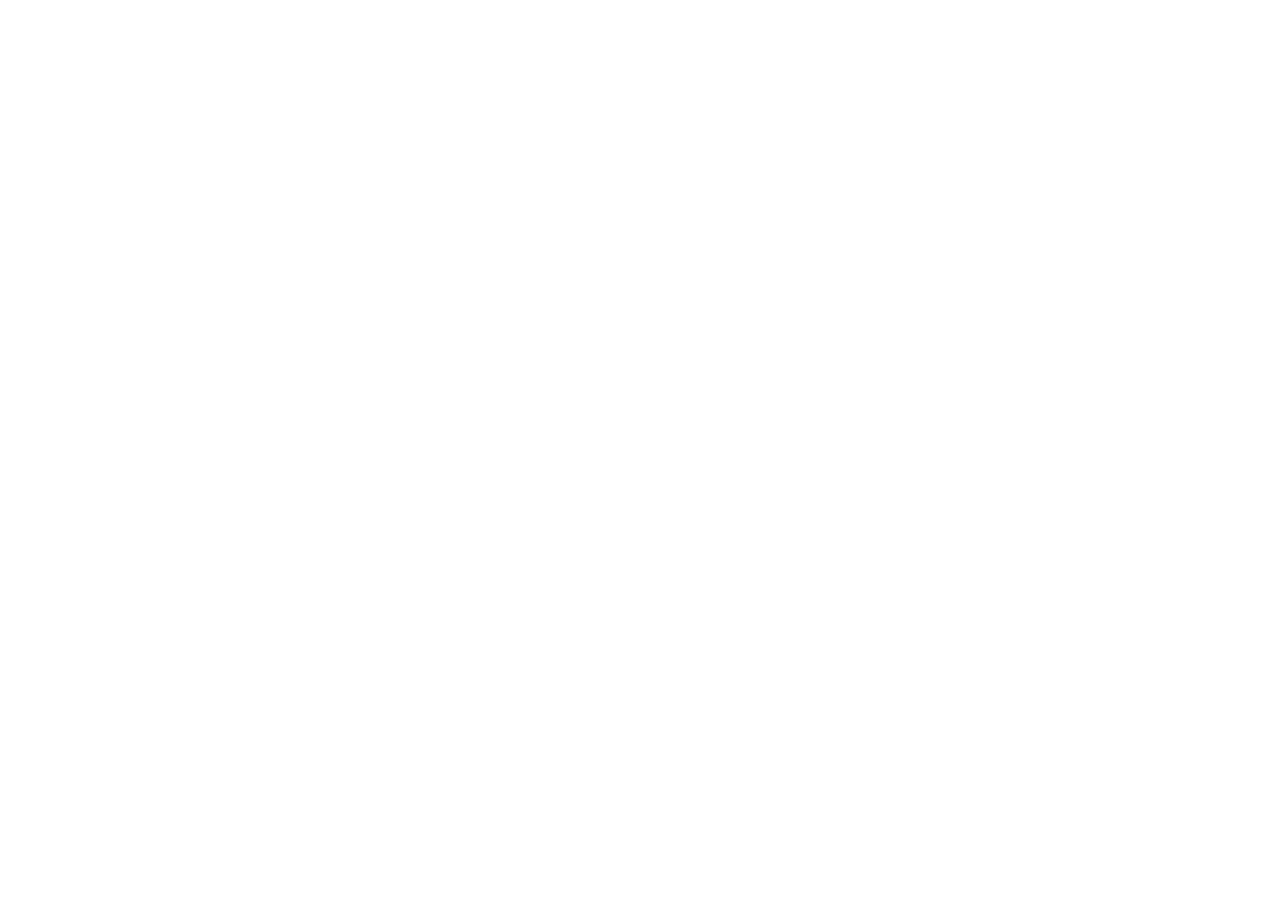
==== scripts/index.html @ 889cd0c6 "initial commit" ====
<!DOCTYPE html>
<html lang="pt-br">
<head>
    <meta charset="UTF-8">
    <meta http-equiv="X-UA-Compatible" content="IE=edge">
    <meta name="viewport" content="width=device-width, initial-scale=1.0">
    <title>Zarapo</title>
</head>
<body>
    
</body>
</html>
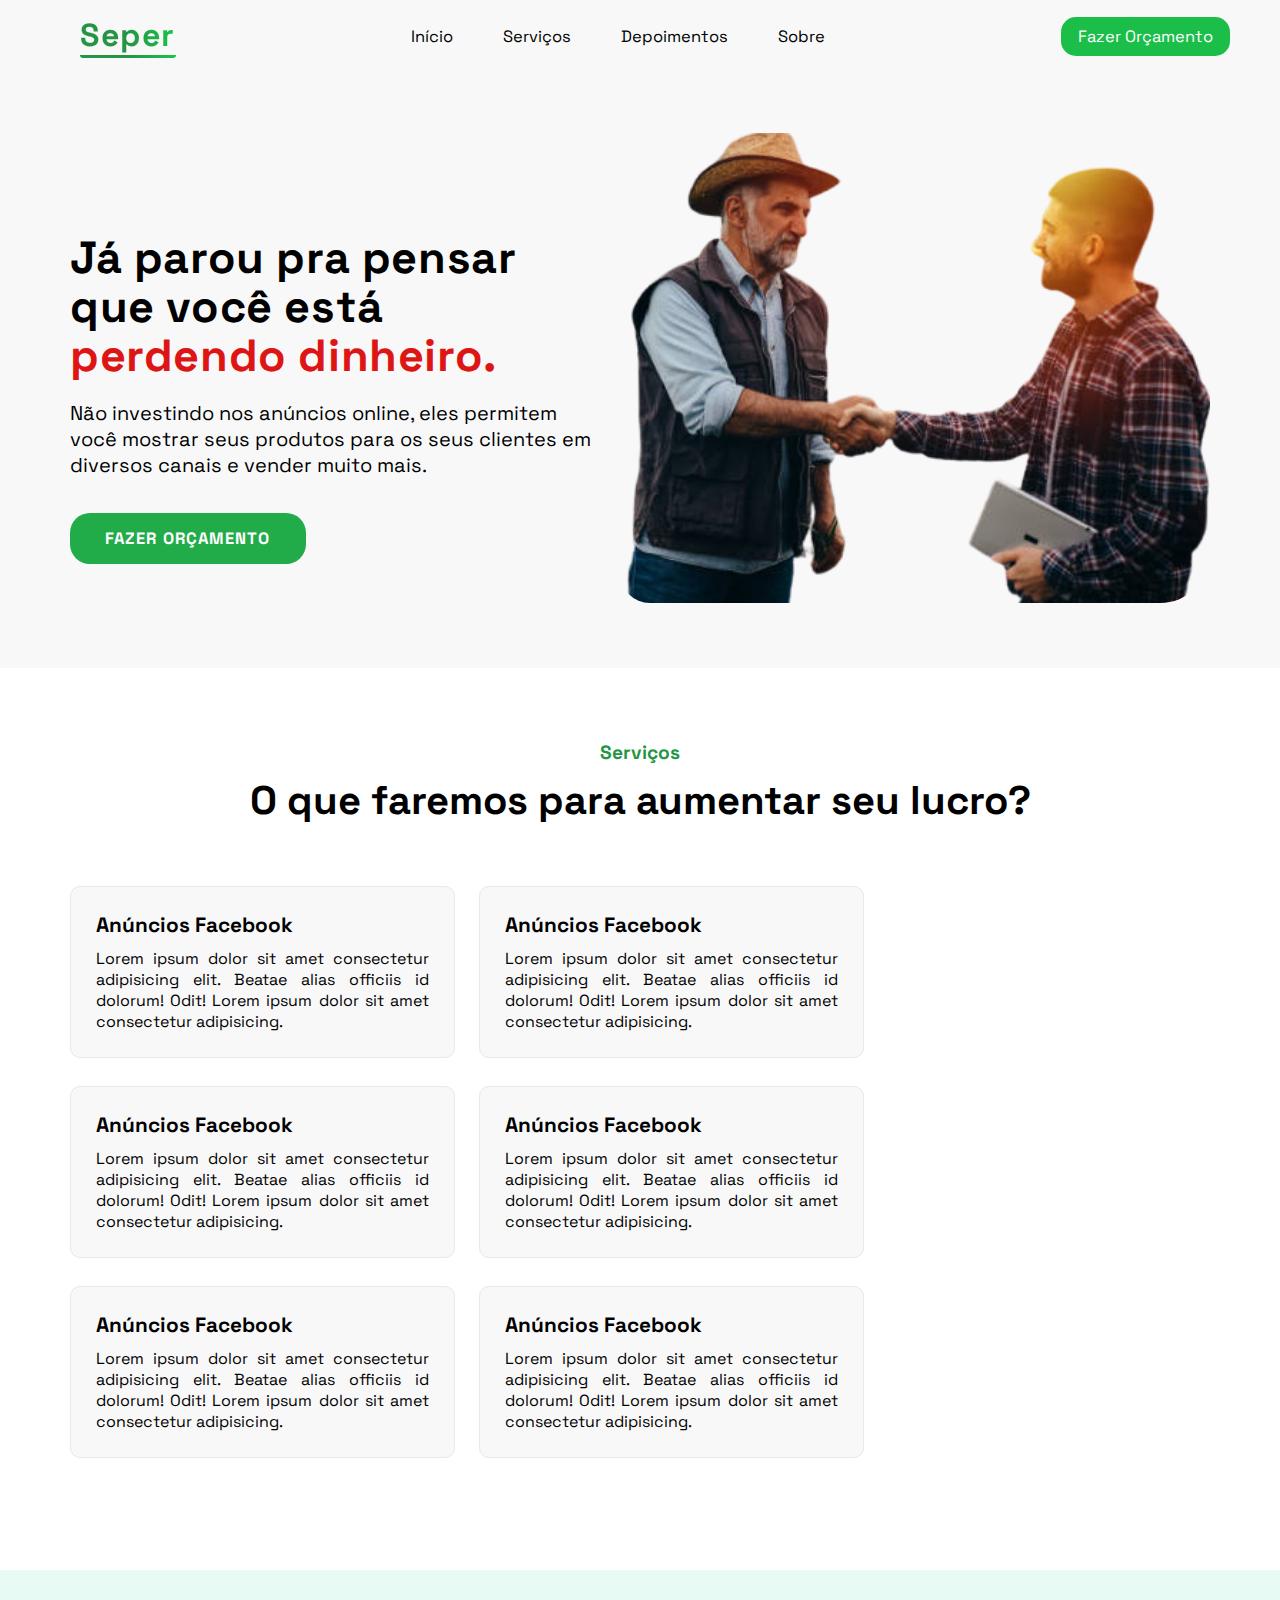
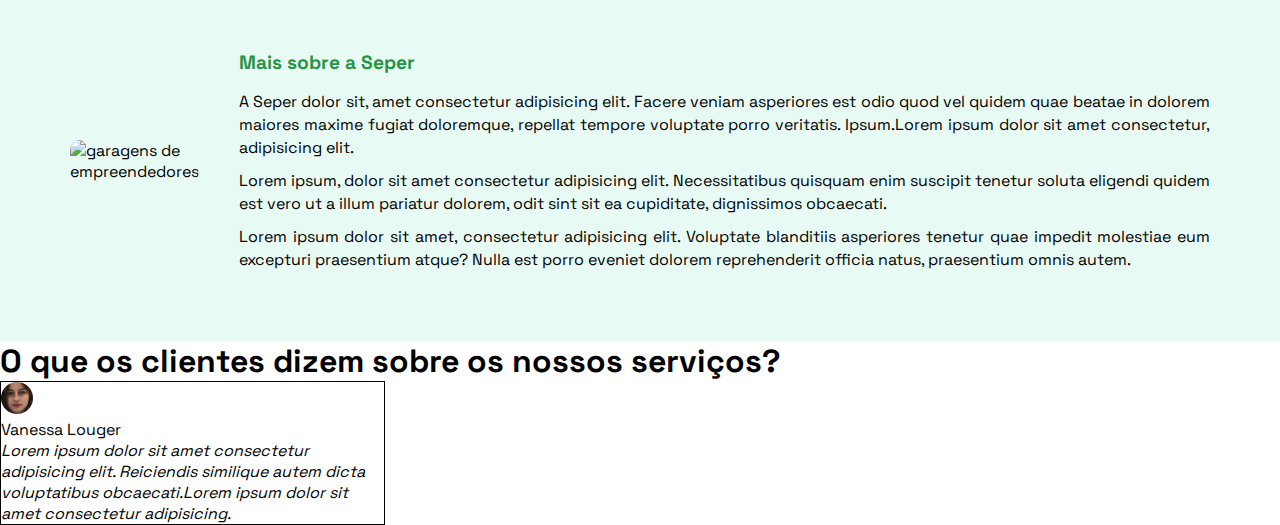
==== commit d0b5d9b3: "fiz o hero,services,o sobre nos" ====
--- a/scripts/index.html
+++ b/scripts/index.html
@@ -5,8 +5,118 @@
     <meta http-equiv="X-UA-Compatible" content="IE=edge">
     <meta name="viewport" content="width=device-width, initial-scale=1.0">
     <title>Zarapo</title>
+    <!-- css -->
+    <link rel="Stylesheet" href="/css/styles.css" />
 </head>
 <body>
-    
+    <header class="header-container">
+        <div class="logo-header">
+            <h1 class="logo">Seper</h1>
+        </div>
+        <nav class="menu">
+            <ul>
+                <li>Início</li>
+                <li>Serviços</li>
+                <li>Depoimentos</li>
+                <li>Sobre</li>
+            </ul>
+        </nav>
+        <div class="button">
+            <button class="btn-primary">Fazer Orçamento</button>
+        </div>
+    </header>
+    <main class="main">
+        <section class="hero container">
+            <div class="hero-text">
+                <h1>Já parou pra pensar que você está <strong>perdendo dinheiro.</strong></h1>
+                <p>Não investindo nos anúncios online, eles permitem você mostrar seus produtos para os seus clientes em diversos canais e vender muito mais.</p>
+                <div class="button">
+                    <button class="btn-hero">Fazer Orçamento</button>
+                </div>
+            </div>
+            <div class="hero-image">
+                <img src="/images/rural.png" alt="dois homens apertando as mãos" />
+            </div>
+        </section>
+        <section class="services container">
+            <div class="services-title">
+                <h1 class="title-service">Serviços</h1>
+                <h2 class="subtitle-service">O que faremos para aumentar seu lucro?</h2>
+            </div>
+            <div class="cards-services">
+                <div class="card"> 
+                   <h2>Anúncios Facebook</h2>
+                    <p>
+                        Lorem ipsum dolor sit amet consectetur adipisicing elit. Beatae alias officiis id dolorum! Odit! Lorem ipsum dolor sit amet consectetur adipisicing.
+                    </p>
+                </div>
+                <div class="card"> 
+                    <h2>Anúncios Facebook</h2>
+                     <p>
+                         Lorem ipsum dolor sit amet consectetur adipisicing elit. Beatae alias officiis id dolorum! Odit! Lorem ipsum dolor sit amet consectetur adipisicing.
+                     </p>
+                 </div>
+                 <div class="card"> 
+                    <h2>Anúncios Facebook</h2>
+                     <p>
+                         Lorem ipsum dolor sit amet consectetur adipisicing elit. Beatae alias officiis id dolorum! Odit! Lorem ipsum dolor sit amet consectetur adipisicing.
+                     </p>
+                 </div>
+                 <div class="card"> 
+                    <h2>Anúncios Facebook</h2>
+                     <p>
+                         Lorem ipsum dolor sit amet consectetur adipisicing elit. Beatae alias officiis id dolorum! Odit! Lorem ipsum dolor sit amet consectetur adipisicing.
+                     </p>
+                 </div>
+                 <div class="card"> 
+                    <h2>Anúncios Facebook</h2>
+                     <p>
+                         Lorem ipsum dolor sit amet consectetur adipisicing elit. Beatae alias officiis id dolorum! Odit! Lorem ipsum dolor sit amet consectetur adipisicing.
+                     </p>
+                 </div>
+                 <div class="card"> 
+                    <h2>Anúncios Facebook</h2>
+                     <p>
+                         Lorem ipsum dolor sit amet consectetur adipisicing elit. Beatae alias officiis id dolorum! Odit! Lorem ipsum dolor sit amet consectetur adipisicing.
+                     </p>
+                 </div>
+            </div>
+        </section>
+        <aside class="sobre-nos container">
+            <div class="image-sobre-nos">
+                <img src="https://agronota.com.br/wp-content/uploads/2022/06/agricultura-de-precisao.jpg" alt="garagens de empreendedores" />
+            </div>
+            <div class="text-sobre-nos">
+                <h1>Mais sobre a Seper</h1>
+                <p>
+                    A Seper dolor sit, amet consectetur adipisicing elit. Facere veniam asperiores est odio quod vel quidem quae beatae in dolorem maiores maxime fugiat doloremque, repellat tempore voluptate porro veritatis. Ipsum.Lorem ipsum dolor sit amet consectetur, adipisicing elit.
+                </p>
+                <p>
+                    Lorem ipsum, dolor sit amet consectetur adipisicing elit. Necessitatibus quisquam enim suscipit tenetur soluta eligendi quidem est vero ut a illum pariatur dolorem, odit sint sit ea cupiditate, dignissimos obcaecati.
+                </p>
+                <p>
+                    Lorem ipsum dolor sit amet, consectetur adipisicing elit. Voluptate blanditiis asperiores tenetur quae impedit molestiae eum excepturi praesentium atque? Nulla est porro eveniet dolorem reprehenderit officia natus, praesentium omnis autem.
+                </p>
+            </div>
+        </aside>
+        <aside class="depoimentos">
+            <div class="title-depoimento">
+                <h1>O que os clientes dizem sobre os nossos serviços?</h1>
+            </div>
+            <div class="cards-depoimentos">
+                <div class="card-depoimento">
+                    <div class="avatar">
+                        <img src="/images/avatar.png" alt="foto de mulher" />
+                        <p>Vanessa Louger</p>
+                    </div>
+                    <div class="message">
+                        <cite>
+                            Lorem ipsum dolor sit amet consectetur adipisicing elit. Reiciendis similique autem dicta voluptatibus obcaecati.Lorem ipsum dolor sit amet consectetur adipisicing.
+                        </cite>
+                    </div>
+                </div>
+            </div>
+        </aside>
+    </main>
 </body>
 </html>--- a/css/styles.css
+++ b/css/styles.css
@@ -0,0 +1,198 @@
+/* font google */
+@import url('https://fonts.googleapis.com/css2?family=Space+Grotesk:wght@400;700&display=swap');
+* {
+    padding: 0;
+    margin: 0;
+    box-sizing: border-box;
+}
+:root {
+    --logo-color: linear-gradient(to right,#259545 50%,#18c549);
+    --color-primary:#f7f7f7e7;
+    --color-secondary:#259545;
+    --color-tertiary:#000000;
+    --color-white:#ffffff;
+    --color-strong:#de1515;
+    --color-btn:#22ab49;
+    --color-btn-hover: #1abe49;
+    --bg-sobre-nos:#ccf4e674;
+    --font: 'Space Grotesk', Arial, Helvetica, sans-serif;
+}
+/* genéricos */
+button {
+    padding: 9px 17px;
+    font-family: var(--font);
+    font-size: 16.5px;
+    background-color: var(--color-btn-hover);
+    color: var(--color-white);
+    text-align: center;
+}
+.btn-primary {
+    transition: 0.4s;
+    border: none;
+    border-radius: 15px;
+
+}
+.btn-primary:hover {
+    border: 1px solid var(--color-primary);
+    border-radius: 16px;
+    background-color: var(--color-btn);
+}
+.btn-hero {
+    transition: 0.3s;
+    padding: 15px 35px;
+    text-transform: uppercase;
+    letter-spacing: 1.1px;
+    background-color: var(--color-btn);
+    font-weight: 700;
+    border: none;
+    border-radius: 20px;
+}
+.btn-hero:hover {
+    background-color: var(--color-btn-hover);
+}
+.container {
+    padding: 0 70px 0 70px;
+}
+body {
+    font-family: var(--font);
+}
+header {
+    display: flex;
+    justify-content: space-between;
+    align-items: center;
+    padding: 15px 50px 25px 80px;
+    background-color: var(--color-primary);
+}
+header .logo {
+    letter-spacing: 1.5px;
+    background-image: var(--logo-color);
+    background-clip: text;
+    -webkit-background-clip: text;
+    color: transparent;
+}
+header > .logo-header::after {
+    content: "";
+    display: block;
+    height: 3px;
+    width: 100%;
+    background-image: var(--logo-color);
+    border-radius: 0 0 4rem 4rem;
+}
+header nav > ul {
+    display: flex;
+    gap: 50px;
+    list-style: none;
+}
+header nav > ul > li {
+    font-size: 16.5px;
+}
+/* main */
+section.hero {
+    display: flex;
+    background-color: var(--color-primary); 
+    margin-bottom: 4.5rem;
+    padding-bottom: 60px;
+}
+.hero-text {
+    padding: 150px 0 0 0;
+    margin-right: 15px;
+}
+.hero-text > h1{
+   font-size: 45px;
+   letter-spacing: 0.6px;
+   line-height: 49px;
+   margin-bottom: 20px;
+}
+.hero-text > h1 > strong {
+    color: var(--color-strong);
+}
+.hero-text > p {
+    font-size: 20px;
+    margin-bottom: 35px;
+}  
+.hero-image {
+    padding-top: 50px;
+    margin-left: 10px;
+}
+.hero-image > img {
+    max-width: 900px;
+    min-width: 590px;  
+    border-bottom-left-radius: 30px;
+    border-bottom-right-radius: 50px;
+}
+/* services */
+section.services {
+    
+}
+.services-title > .title-service {
+    text-align: center;
+    font-size: 1.2rem;
+    color: var(--color-secondary);
+}
+.services-title > .subtitle-service {
+    text-align: center;
+    font-size: 40px;
+    margin-top: 10px;
+}
+.cards-services {
+    display: flex;
+    flex-wrap: wrap;
+    row-gap: 28px;
+    column-gap: 24px;
+    margin-top: 60px;
+}
+.cards-services > .card {
+    height: auto;
+    width: 385px;
+    border: 1px solid rgb(234, 232, 232);
+    border-radius: 10px;
+    background-color: var(--color-primary);
+    padding: 25px;
+}
+.card > h2 {
+    font-size: 1.3rem;
+    margin-bottom: 10px;
+
+}
+.card > p {
+    text-align: justify;
+}
+/* aside */
+aside.sobre-nos {
+    margin-top: 7rem;
+    background-color: var(--bg-sobre-nos);
+    display: flex;
+    align-items: center;
+    padding-top: 80px;
+    padding-bottom: 70px;
+}
+.image-sobre-nos {
+    padding-right: 20px;
+}
+.image-sobre-nos > img {
+    width: 700px;
+    height: 410px;
+    border-radius: 10px;
+}
+.text-sobre-nos {
+    margin-left: 20px;
+   
+}
+.text-sobre-nos > h1 {
+    font-size: 1.2rem;
+    color: var(--color-secondary);
+    margin-bottom: 15px;
+}
+.text-sobre-nos > p {
+    text-align: justify;
+    margin-top: 10px;
+    line-height: 23px;
+}
+/* depoimentos */
+aside.depoimentos > .cards-depoimentos{
+
+}
+.card-depoimento {
+    width: 385px;
+    border: 1px solid black;
+}
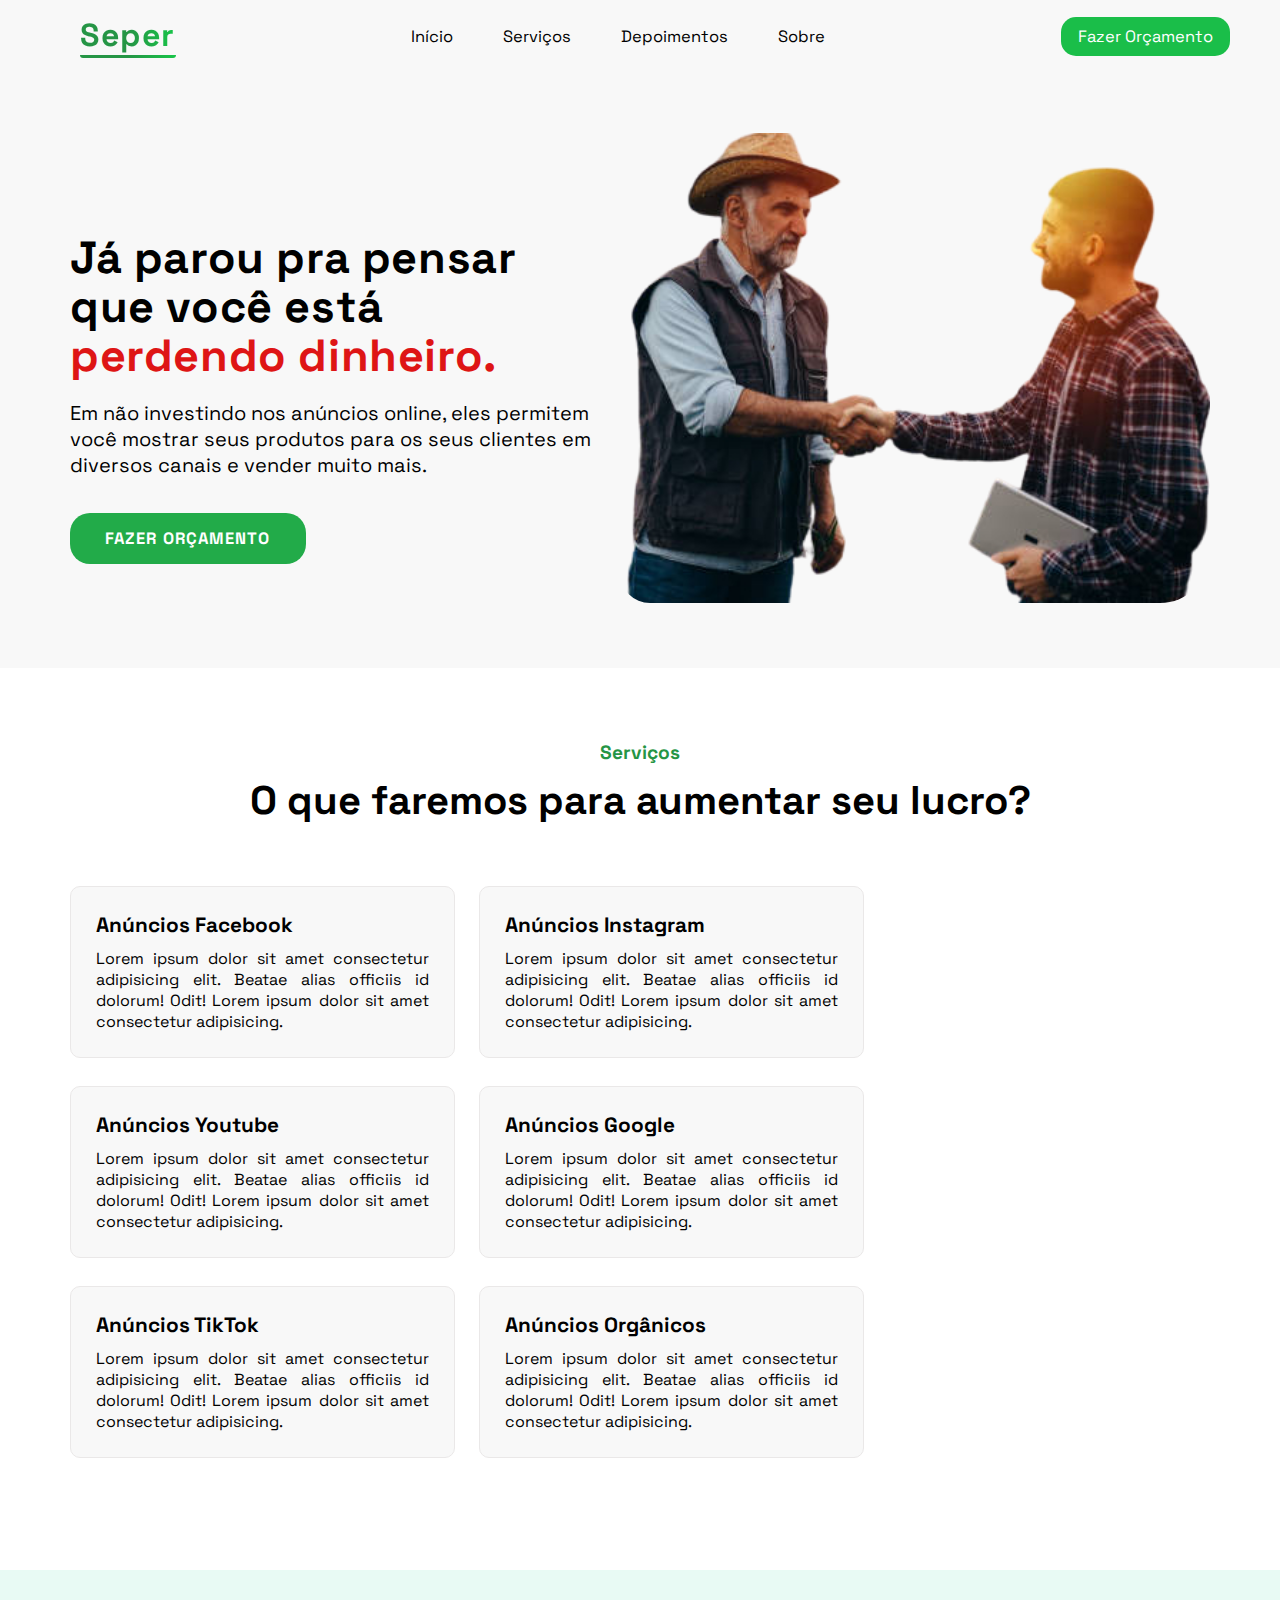
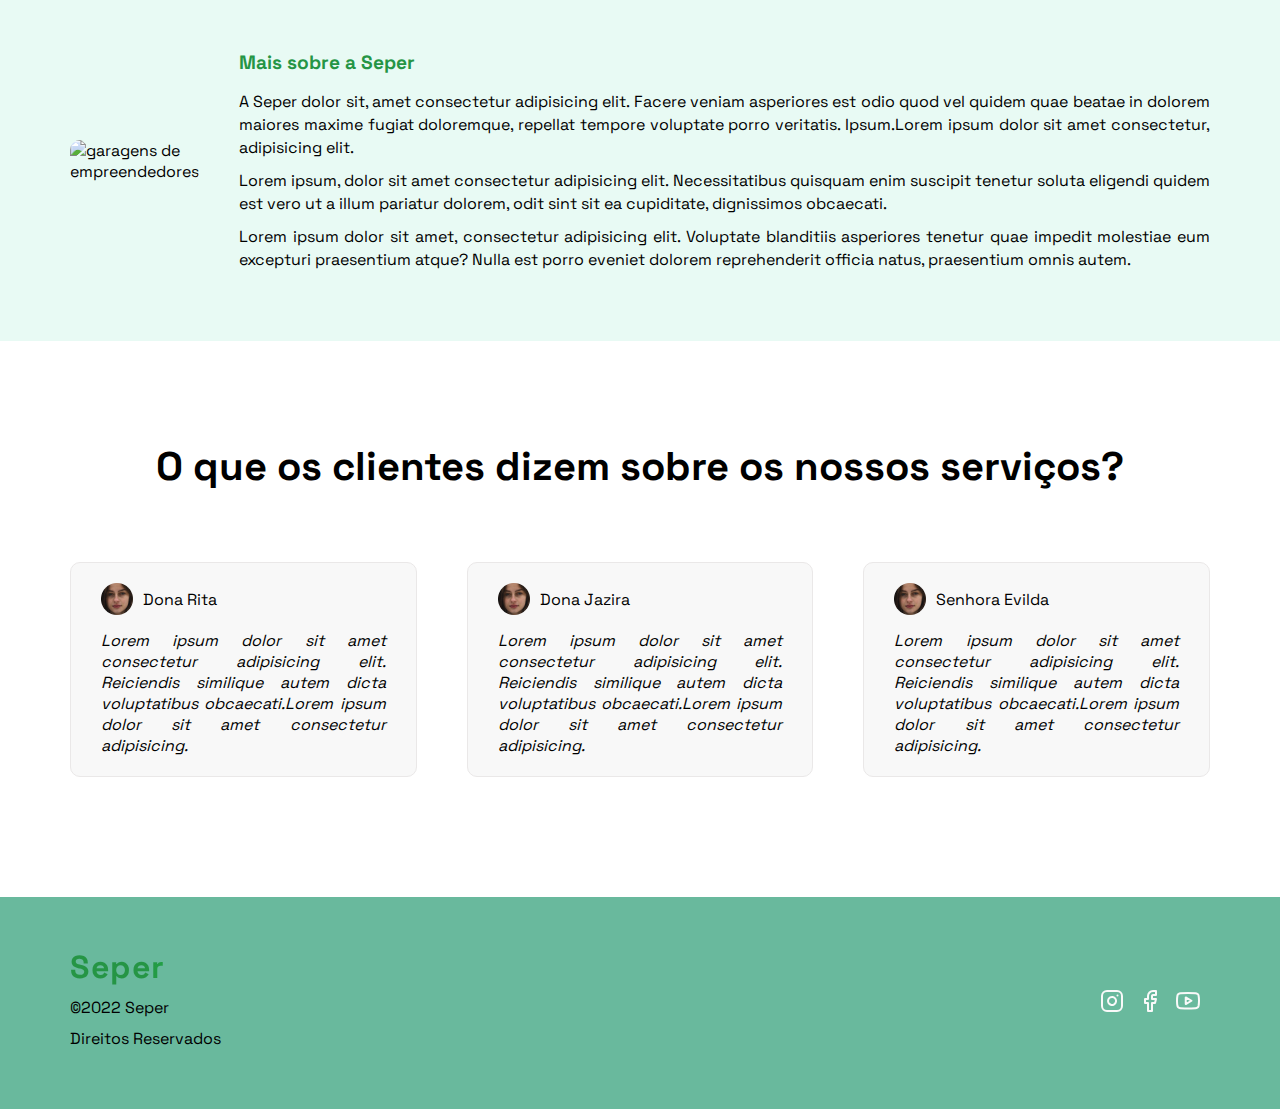
==== commit 6ecc143b: "acabei o html e css" ====
--- a/scripts/index.html
+++ b/scripts/index.html
@@ -29,7 +29,7 @@
         <section class="hero container">
             <div class="hero-text">
                 <h1>Já parou pra pensar que você está <strong>perdendo dinheiro.</strong></h1>
-                <p>Não investindo nos anúncios online, eles permitem você mostrar seus produtos para os seus clientes em diversos canais e vender muito mais.</p>
+                <p>Em não investindo nos anúncios online, eles permitem você mostrar seus produtos para os seus clientes em diversos canais e vender muito mais.</p>
                 <div class="button">
                     <button class="btn-hero">Fazer Orçamento</button>
                 </div>
@@ -51,31 +51,31 @@
                     </p>
                 </div>
                 <div class="card"> 
-                    <h2>Anúncios Facebook</h2>
+                    <h2>Anúncios Instagram</h2>
                      <p>
                          Lorem ipsum dolor sit amet consectetur adipisicing elit. Beatae alias officiis id dolorum! Odit! Lorem ipsum dolor sit amet consectetur adipisicing.
                      </p>
                  </div>
                  <div class="card"> 
-                    <h2>Anúncios Facebook</h2>
+                    <h2>Anúncios Youtube</h2>
                      <p>
                          Lorem ipsum dolor sit amet consectetur adipisicing elit. Beatae alias officiis id dolorum! Odit! Lorem ipsum dolor sit amet consectetur adipisicing.
                      </p>
                  </div>
                  <div class="card"> 
-                    <h2>Anúncios Facebook</h2>
+                    <h2>Anúncios Google</h2>
                      <p>
                          Lorem ipsum dolor sit amet consectetur adipisicing elit. Beatae alias officiis id dolorum! Odit! Lorem ipsum dolor sit amet consectetur adipisicing.
                      </p>
                  </div>
                  <div class="card"> 
-                    <h2>Anúncios Facebook</h2>
+                    <h2>Anúncios TikTok</h2>
                      <p>
                          Lorem ipsum dolor sit amet consectetur adipisicing elit. Beatae alias officiis id dolorum! Odit! Lorem ipsum dolor sit amet consectetur adipisicing.
                      </p>
                  </div>
                  <div class="card"> 
-                    <h2>Anúncios Facebook</h2>
+                    <h2>Anúncios Orgânicos</h2>
                      <p>
                          Lorem ipsum dolor sit amet consectetur adipisicing elit. Beatae alias officiis id dolorum! Odit! Lorem ipsum dolor sit amet consectetur adipisicing.
                      </p>
@@ -99,7 +99,7 @@
                 </p>
             </div>
         </aside>
-        <aside class="depoimentos">
+        <aside class="depoimentos container">
             <div class="title-depoimento">
                 <h1>O que os clientes dizem sobre os nossos serviços?</h1>
             </div>
@@ -107,16 +107,61 @@
                 <div class="card-depoimento">
                     <div class="avatar">
                         <img src="/images/avatar.png" alt="foto de mulher" />
-                        <p>Vanessa Louger</p>
+                        <p>Dona Rita</p>
                     </div>
                     <div class="message">
-                        <cite>
+                        <p>
                             Lorem ipsum dolor sit amet consectetur adipisicing elit. Reiciendis similique autem dicta voluptatibus obcaecati.Lorem ipsum dolor sit amet consectetur adipisicing.
-                        </cite>
+                        </p>
+                    </div>
+                </div>
+                <div class="card-depoimento">
+                    <div class="avatar">
+                        <img src="/images/avatar.png" alt="foto de mulher" />
+                        <p>Dona Jazira</p>
+                    </div>
+                    <div class="message">
+                        <p>
+                            Lorem ipsum dolor sit amet consectetur adipisicing elit. Reiciendis similique autem dicta voluptatibus obcaecati.Lorem ipsum dolor sit amet consectetur adipisicing. 
+                        </p>
+                    </div>
+                </div>
+                <div class="card-depoimento">
+                    <div class="avatar">
+                        <img src="/images/avatar.png" alt="foto de mulher" />
+                        <p>Senhora Evilda</p>
+                    </div>
+                    <div class="message">
+                        <p>
+                            Lorem ipsum dolor sit amet consectetur adipisicing elit. Reiciendis similique autem dicta voluptatibus obcaecati.Lorem ipsum dolor sit amet consectetur adipisicing.
+                        </p>
                     </div>
                 </div>
             </div>
         </aside>
     </main>
+    <footer class="footer container">
+        <div id="text-footer">
+            <h1 class="logo">Seper</h1>
+            <p>&copy;2022 Seper</p>
+            <p>Direitos Reservados</p>
+        </div>
+        <div id="icons">
+            <svg width="24" height="24" viewBox="0 0 24 24" fill="none" xmlns="http://www.w3.org/2000/svg">
+                <path d="M17 2H7C4.23858 2 2 4.23858 2 7V17C2 19.7614 4.23858 22 7 22H17C19.7614 22 22 19.7614 22 17V7C22 4.23858 19.7614 2 17 2Z" stroke="#F9F9F9" stroke-width="2" stroke-linecap="round" stroke-linejoin="round"/>
+                <path d="M16 11.3701C16.1234 12.2023 15.9812 13.0523 15.5937 13.7991C15.2062 14.5459 14.5931 15.1515 13.8416 15.5297C13.0901 15.908 12.2384 16.0397 11.4077 15.906C10.5771 15.7723 9.80971 15.3801 9.21479 14.7852C8.61987 14.1903 8.22768 13.4229 8.09402 12.5923C7.96035 11.7616 8.09202 10.91 8.47028 10.1584C8.84854 9.40691 9.45414 8.7938 10.2009 8.4063C10.9477 8.0188 11.7977 7.87665 12.63 8.00006C13.4789 8.12594 14.2648 8.52152 14.8716 9.12836C15.4785 9.73521 15.8741 10.5211 16 11.3701Z" stroke="#F9F9F9" stroke-width="2" stroke-linecap="round" stroke-linejoin="round"/>
+                <path d="M17.5 6.5H17.51" stroke="#F9F9F9" stroke-width="2" stroke-linecap="round" stroke-linejoin="round"/>
+                </svg>
+                <svg width="24" height="24" viewBox="0 0 24 24" fill="none" xmlns="http://www.w3.org/2000/svg">
+                    <path d="M18 2H15C13.6739 2 12.4021 2.52678 11.4645 3.46447C10.5268 4.40215 10 5.67392 10 7V10H7V14H10V22H14V14H17L18 10H14V7C14 6.73478 14.1054 6.48043 14.2929 6.29289C14.4804 6.10536 14.7348 6 15 6H18V2Z" stroke="#F9F9F9" stroke-width="2" stroke-linecap="round" stroke-linejoin="round"/>
+                    </svg>
+                    <svg width="24" height="24" viewBox="0 0 24 24" fill="none" xmlns="http://www.w3.org/2000/svg">
+                        <path d="M22.54 6.42C22.4212 5.94541 22.1792 5.51057 21.8386 5.15941C21.498 4.80824 21.0707 4.55318 20.6 4.42C18.88 4 12 4 12 4C12 4 5.11996 4 3.39996 4.46C2.92921 4.59318 2.50194 4.84824 2.16131 5.19941C1.82068 5.55057 1.57875 5.98541 1.45996 6.46C1.14518 8.20556 0.991197 9.97631 0.999961 11.75C0.988741 13.537 1.14273 15.3213 1.45996 17.08C1.59092 17.5398 1.83827 17.9581 2.17811 18.2945C2.51794 18.6308 2.93878 18.8738 3.39996 19C5.11996 19.46 12 19.46 12 19.46C12 19.46 18.88 19.46 20.6 19C21.0707 18.8668 21.498 18.6118 21.8386 18.2606C22.1792 17.9094 22.4212 17.4746 22.54 17C22.8523 15.2676 23.0063 13.5103 23 11.75C23.0112 9.96295 22.8572 8.1787 22.54 6.42Z" stroke="#F9F9F9" stroke-width="2" stroke-linecap="round" stroke-linejoin="round"/>
+                        <path d="M9.75 15.02L15.5 11.75L9.75 8.47998V15.02Z" stroke="#F9F9F9" stroke-width="2" stroke-linecap="round" stroke-linejoin="round"/>
+                        </svg>
+                        
+                                    
+        </div>
+    </footer>
 </body>
 </html>--- a/css/styles.css
+++ b/css/styles.css
@@ -63,7 +63,7 @@
     padding: 15px 50px 25px 80px;
     background-color: var(--color-primary);
 }
-header .logo {
+.logo {
     letter-spacing: 1.5px;
     background-image: var(--logo-color);
     background-clip: text;
@@ -165,6 +165,7 @@
     align-items: center;
     padding-top: 80px;
     padding-bottom: 70px;
+    margin-bottom: 100px;
 }
 .image-sobre-nos {
     padding-right: 20px;
@@ -189,10 +190,49 @@
     line-height: 23px;
 }
 /* depoimentos */
+aside.depoimentos {
+    margin-bottom: 120px;
+}
 aside.depoimentos > .cards-depoimentos{
+    display: flex;
+    gap: 50px;
+}
+.title-depoimento > h1 {
+    font-size: 40px;
+    text-align: center;
+    margin-bottom: 70px;
+}
+.card-depoimento {
+    width: 450px;
+    height: auto;
+    border: 1px solid rgb(234, 232, 232);
+    border-radius: 10px;
+    background-color: var(--color-primary);
+    padding: 20px 30px;
+    
+}
+.card-depoimento > .avatar {
+    display: flex;
+    align-items: center;
+    gap: 10px;
+    margin-bottom: 15px;
+}
+.card-depoimento > .message > p {
+   text-align: justify;
+   font-style: italic;
 
 }
-.card-depoimento {
-    width: 385px;
-    border: 1px solid black;
-}
+footer.footer {
+    background-color:#69B99D;
+    height: auto;
+    padding: 50px 70px;
+    display: flex;
+    justify-content: space-between;
+    align-items: center;
+}
+#text-footer > p {
+    margin: 10px 0 10px 0;
+}
+#icons > svg {
+    margin-right: 10px;
+}
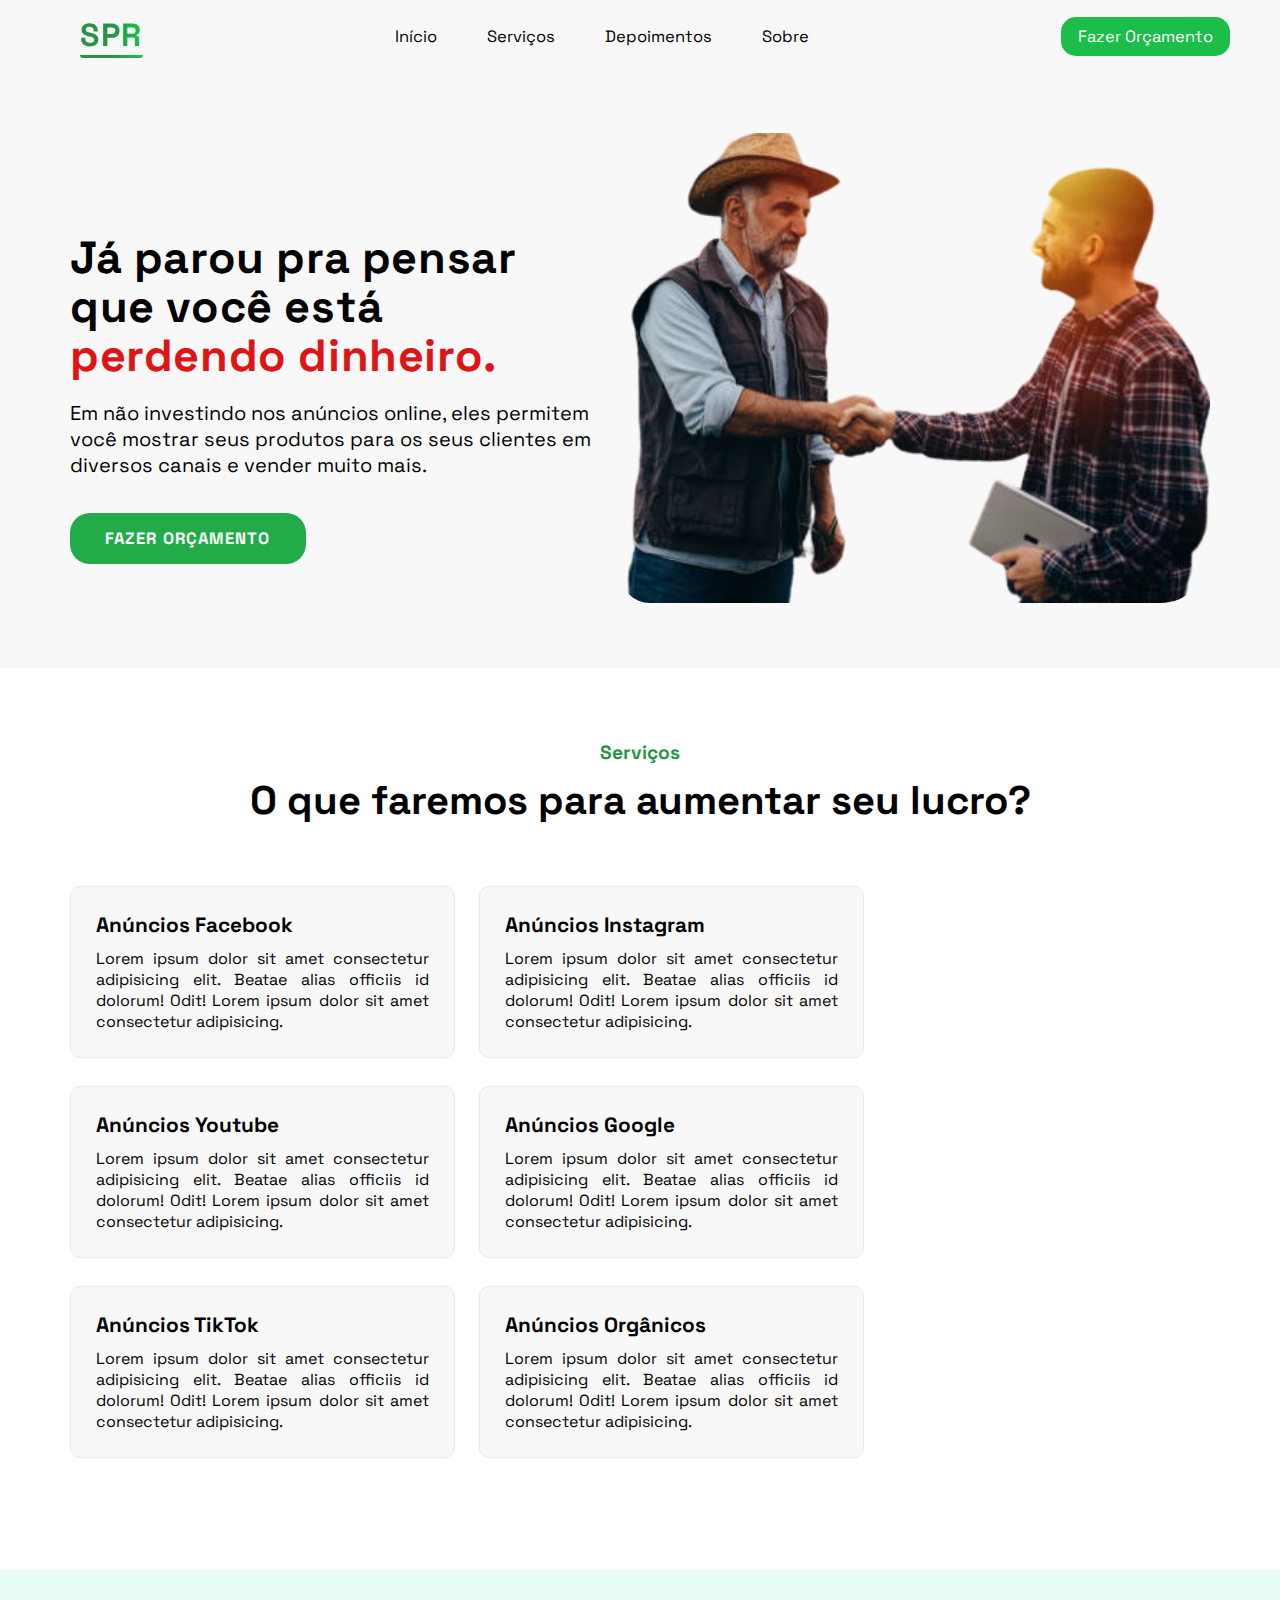
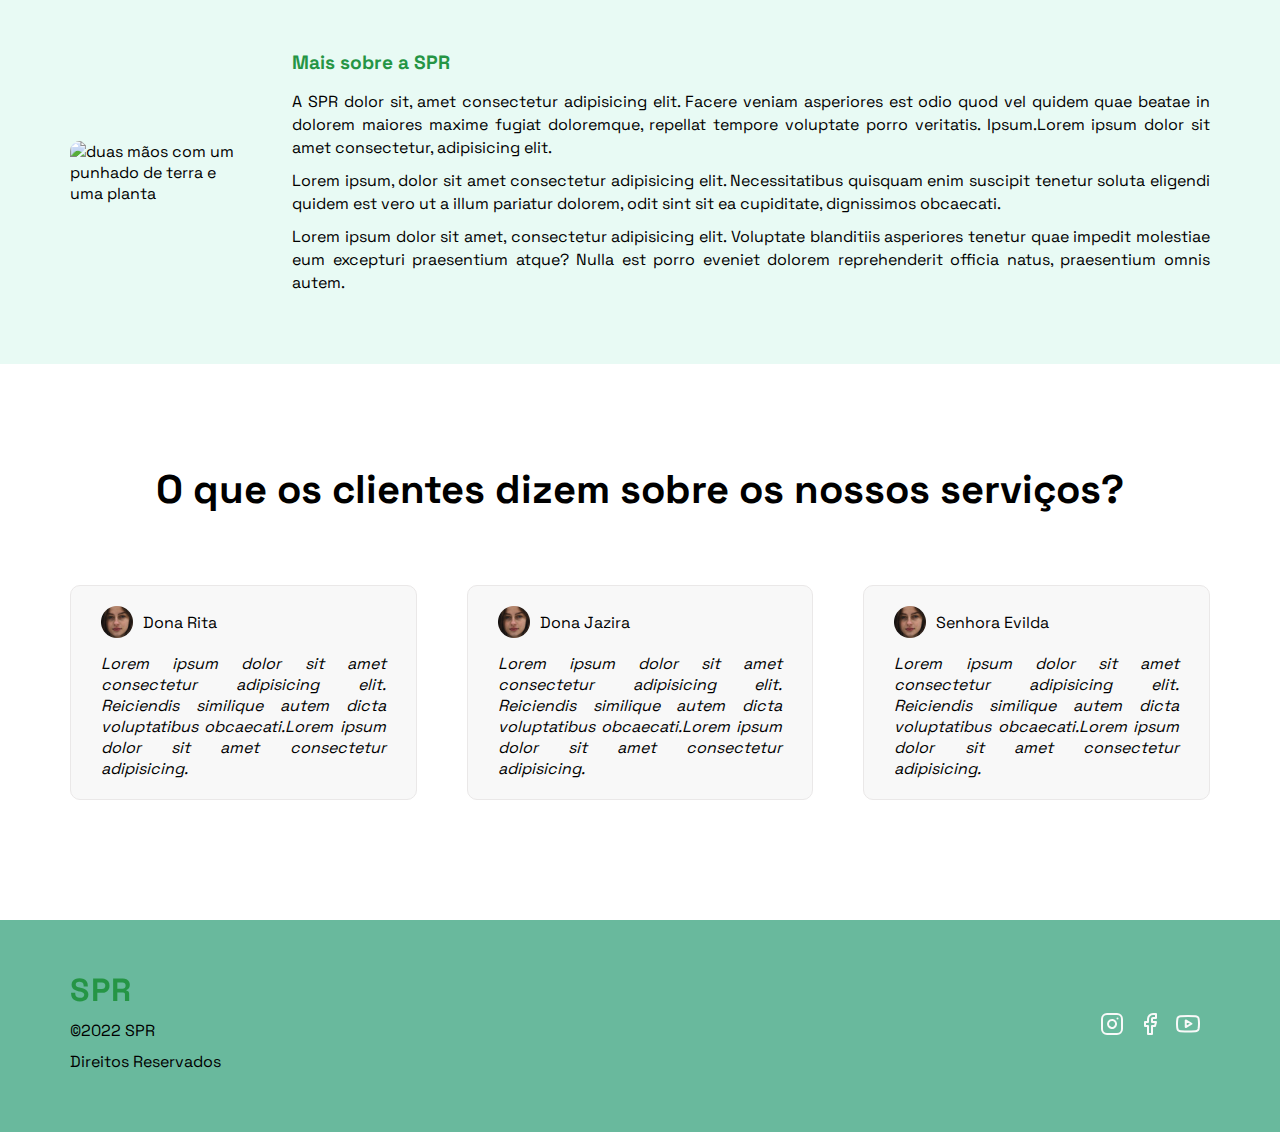
==== commit 132787ca: "modificação no index" ====
--- a/scripts/index.html
+++ b/scripts/index.html
@@ -4,14 +4,14 @@
     <meta charset="UTF-8">
     <meta http-equiv="X-UA-Compatible" content="IE=edge">
     <meta name="viewport" content="width=device-width, initial-scale=1.0">
-    <title>Zarapo</title>
+    <title>SPR</title>
     <!-- css -->
-    <link rel="Stylesheet" href="/css/styles.css" />
+    <link rel="Stylesheet" href="styles.css" />
 </head>
 <body>
     <header class="header-container">
         <div class="logo-header">
-            <h1 class="logo">Seper</h1>
+            <h1 class="logo">SPR</h1>
         </div>
         <nav class="menu">
             <ul>
@@ -84,12 +84,12 @@
         </section>
         <aside class="sobre-nos container">
             <div class="image-sobre-nos">
-                <img src="https://agronota.com.br/wp-content/uploads/2022/06/agricultura-de-precisao.jpg" alt="garagens de empreendedores" />
+                <img src="https://agronota.com.br/wp-content/uploads/2022/06/agricultura-de-precisao.jpg" alt="duas mãos com um punhado de terra e uma planta" />
             </div>
             <div class="text-sobre-nos">
-                <h1>Mais sobre a Seper</h1>
+                <h1>Mais sobre a SPR</h1>
                 <p>
-                    A Seper dolor sit, amet consectetur adipisicing elit. Facere veniam asperiores est odio quod vel quidem quae beatae in dolorem maiores maxime fugiat doloremque, repellat tempore voluptate porro veritatis. Ipsum.Lorem ipsum dolor sit amet consectetur, adipisicing elit.
+                    A SPR dolor sit, amet consectetur adipisicing elit. Facere veniam asperiores est odio quod vel quidem quae beatae in dolorem maiores maxime fugiat doloremque, repellat tempore voluptate porro veritatis. Ipsum.Lorem ipsum dolor sit amet consectetur, adipisicing elit.
                 </p>
                 <p>
                     Lorem ipsum, dolor sit amet consectetur adipisicing elit. Necessitatibus quisquam enim suscipit tenetur soluta eligendi quidem est vero ut a illum pariatur dolorem, odit sint sit ea cupiditate, dignissimos obcaecati.
@@ -142,8 +142,8 @@
     </main>
     <footer class="footer container">
         <div id="text-footer">
-            <h1 class="logo">Seper</h1>
-            <p>&copy;2022 Seper</p>
+            <h1 class="logo">SPR</h1>
+            <p>&copy;2022 SPR</p>
             <p>Direitos Reservados</p>
         </div>
         <div id="icons">
--- a/scripts/styles.css
+++ b/scripts/styles.css
@@ -0,0 +1,238 @@
+/* font google */
+@import url('https://fonts.googleapis.com/css2?family=Space+Grotesk:wght@400;700&display=swap');
+* {
+    padding: 0;
+    margin: 0;
+    box-sizing: border-box;
+}
+:root {
+    --logo-color: linear-gradient(to right,#259545 50%,#18c549);
+    --color-primary:#f7f7f7e7;
+    --color-secondary:#259545;
+    --color-tertiary:#000000;
+    --color-white:#ffffff;
+    --color-strong:#de1515;
+    --color-btn:#22ab49;
+    --color-btn-hover: #1abe49;
+    --bg-sobre-nos:#ccf4e674;
+    --font: 'Space Grotesk', Arial, Helvetica, sans-serif;
+}
+/* genéricos */
+button {
+    padding: 9px 17px;
+    font-family: var(--font);
+    font-size: 16.5px;
+    background-color: var(--color-btn-hover);
+    color: var(--color-white);
+    text-align: center;
+}
+.btn-primary {
+    transition: 0.4s;
+    border: none;
+    border-radius: 15px;
+
+}
+.btn-primary:hover {
+    border: 1px solid var(--color-primary);
+    border-radius: 16px;
+    background-color: var(--color-btn);
+}
+.btn-hero {
+    transition: 0.3s;
+    padding: 15px 35px;
+    text-transform: uppercase;
+    letter-spacing: 1.1px;
+    background-color: var(--color-btn);
+    font-weight: 700;
+    border: none;
+    border-radius: 20px;
+}
+.btn-hero:hover {
+    background-color: var(--color-btn-hover);
+}
+.container {
+    padding: 0 70px 0 70px;
+}
+body {
+    font-family: var(--font);
+}
+header {
+    display: flex;
+    justify-content: space-between;
+    align-items: center;
+    padding: 15px 50px 25px 80px;
+    background-color: var(--color-primary);
+}
+.logo {
+    letter-spacing: 1.5px;
+    background-image: var(--logo-color);
+    background-clip: text;
+    -webkit-background-clip: text;
+    color: transparent;
+}
+header > .logo-header::after {
+    content: "";
+    display: block;
+    height: 3px;
+    width: 100%;
+    background-image: var(--logo-color);
+    border-radius: 0 0 4rem 4rem;
+}
+header nav > ul {
+    display: flex;
+    gap: 50px;
+    list-style: none;
+}
+header nav > ul > li {
+    font-size: 16.5px;
+}
+/* main */
+section.hero {
+    display: flex;
+    background-color: var(--color-primary); 
+    margin-bottom: 4.5rem;
+    padding-bottom: 60px;
+}
+.hero-text {
+    padding: 150px 0 0 0;
+    margin-right: 15px;
+}
+.hero-text > h1{
+   font-size: 45px;
+   letter-spacing: 0.6px;
+   line-height: 49px;
+   margin-bottom: 20px;
+}
+.hero-text > h1 > strong {
+    color: var(--color-strong);
+}
+.hero-text > p {
+    font-size: 20px;
+    margin-bottom: 35px;
+}  
+.hero-image {
+    padding-top: 50px;
+    margin-left: 10px;
+}
+.hero-image > img {
+    max-width: 900px;
+    min-width: 590px;  
+    border-bottom-left-radius: 30px;
+    border-bottom-right-radius: 50px;
+}
+/* services */
+section.services {
+    
+}
+.services-title > .title-service {
+    text-align: center;
+    font-size: 1.2rem;
+    color: var(--color-secondary);
+}
+.services-title > .subtitle-service {
+    text-align: center;
+    font-size: 40px;
+    margin-top: 10px;
+}
+.cards-services {
+    display: flex;
+    flex-wrap: wrap;
+    row-gap: 28px;
+    column-gap: 24px;
+    margin-top: 60px;
+}
+.cards-services > .card {
+    height: auto;
+    width: 385px;
+    border: 1px solid rgb(234, 232, 232);
+    border-radius: 10px;
+    background-color: var(--color-primary);
+    padding: 25px;
+}
+.card > h2 {
+    font-size: 1.3rem;
+    margin-bottom: 10px;
+
+}
+.card > p {
+    text-align: justify;
+}
+/* aside */
+aside.sobre-nos {
+    margin-top: 7rem;
+    background-color: var(--bg-sobre-nos);
+    display: flex;
+    align-items: center;
+    padding-top: 80px;
+    padding-bottom: 70px;
+    margin-bottom: 100px;
+}
+.image-sobre-nos {
+    padding-right: 20px;
+}
+.image-sobre-nos > img {
+    width: 700px;
+    height: 410px;
+    border-radius: 10px;
+}
+.text-sobre-nos {
+    margin-left: 20px;
+   
+}
+.text-sobre-nos > h1 {
+    font-size: 1.2rem;
+    color: var(--color-secondary);
+    margin-bottom: 15px;
+}
+.text-sobre-nos > p {
+    text-align: justify;
+    margin-top: 10px;
+    line-height: 23px;
+}
+/* depoimentos */
+aside.depoimentos {
+    margin-bottom: 120px;
+}
+aside.depoimentos > .cards-depoimentos{
+    display: flex;
+    gap: 50px;
+}
+.title-depoimento > h1 {
+    font-size: 40px;
+    text-align: center;
+    margin-bottom: 70px;
+}
+.card-depoimento {
+    width: 450px;
+    height: auto;
+    border: 1px solid rgb(234, 232, 232);
+    border-radius: 10px;
+    background-color: var(--color-primary);
+    padding: 20px 30px;
+    
+}
+.card-depoimento > .avatar {
+    display: flex;
+    align-items: center;
+    gap: 10px;
+    margin-bottom: 15px;
+}
+.card-depoimento > .message > p {
+   text-align: justify;
+   font-style: italic;
+
+}
+footer.footer {
+    background-color:#69B99D;
+    height: auto;
+    padding: 50px 70px;
+    display: flex;
+    justify-content: space-between;
+    align-items: center;
+}
+#text-footer > p {
+    margin: 10px 0 10px 0;
+}
+#icons > svg {
+    margin-right: 10px;
+}
